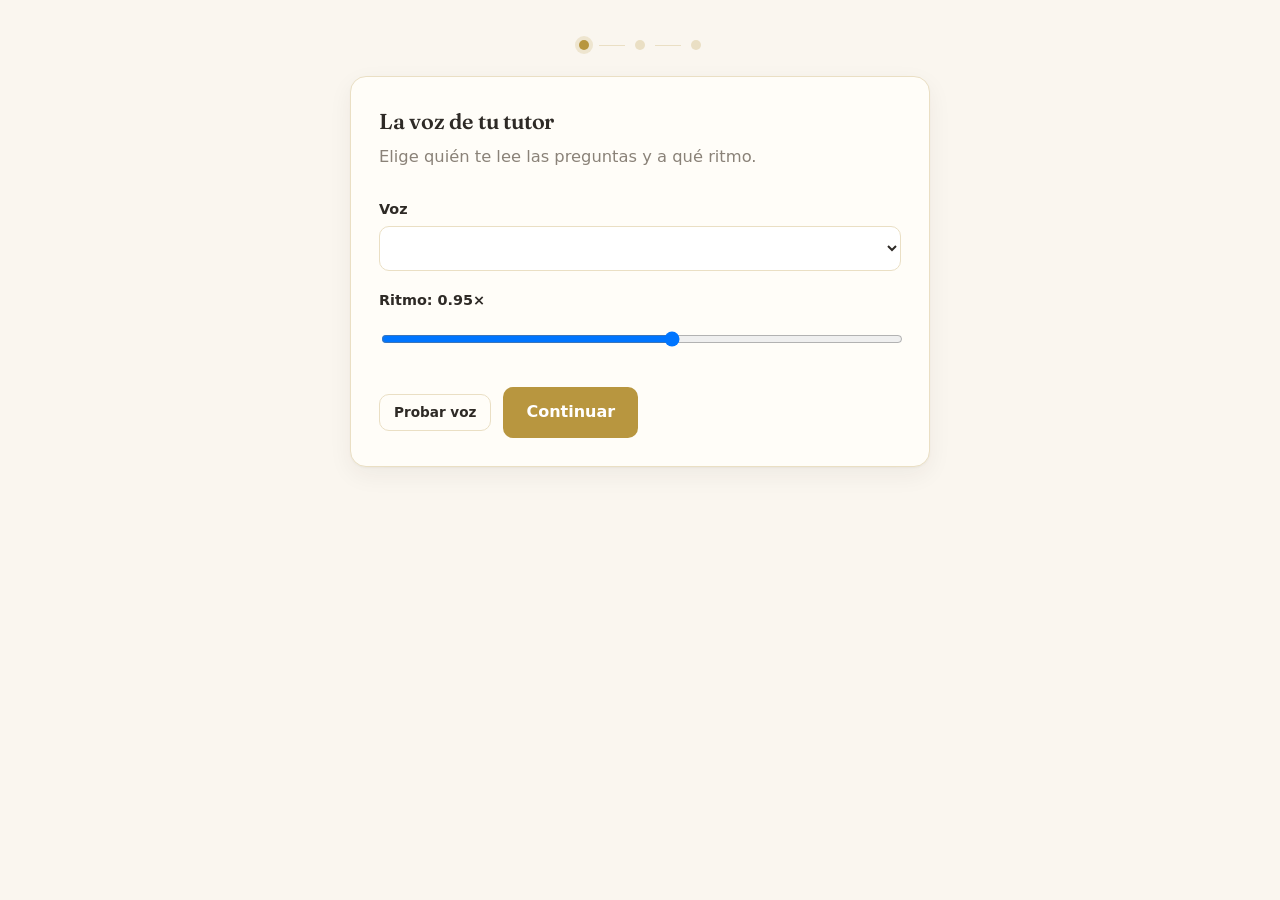
==== app/web/index.html @ 7641aa7b "feat(web): grabacion WAV + contador 30s + /start y /answer multipart + banner pausa/cuota Task 3 de " ====
<!doctype html>
<html lang="es">
  <head>
    <meta charset="utf-8" />
    <meta name="viewport" content="width=device-width, initial-scale=1" />
    <title>Practica tu inglés hablado</title>
    <link rel="preconnect" href="https://fonts.googleapis.com" />
    <link rel="preconnect" href="https://fonts.gstatic.com" crossorigin />
    <link
      href="https://fonts.googleapis.com/css2?family=Fraunces:opsz,wght@9..144,400;9..144,600&display=swap"
      rel="stylesheet"
    />
    <style>
      :root {
        --cream: #faf6ef; --ivory: #fffdf8; --ink: #2e2a26;
        --gold: #b8963f; --gold-soft: #eadfc4; --muted: #8a8278; --sage: #6e8b6a;
        --serif: "Fraunces", Georgia, "Times New Roman", serif;
        --sans: system-ui, -apple-system, "Segoe UI", Roboto, sans-serif;
        --radius: 16px; --shadow: 0 1px 2px rgba(46,42,38,.04), 0 8px 24px rgba(46,42,38,.06);
      }
      * { box-sizing: border-box; }
      body {
        margin: 0; background: var(--cream); color: var(--ink);
        font-family: var(--sans); line-height: 1.55;
        -webkit-font-smoothing: antialiased;
      }
      main { max-width: 620px; margin: 0 auto; padding: 40px 20px 80px; }
      h1, h2, .question { font-family: var(--serif); font-weight: 600; letter-spacing: -.01em; }
      h1 { font-size: 1.9rem; margin: 0 0 6px; }
      h2 { font-size: 1.35rem; margin: 0 0 6px; }
      .lead { color: var(--muted); margin: 0 0 28px; font-size: 1.02rem; }
      .card {
        background: var(--ivory); border: 1px solid var(--gold-soft);
        border-radius: var(--radius); padding: 28px; box-shadow: var(--shadow);
      }
      label { display: block; font-weight: 600; font-size: .9rem; margin: 18px 0 6px; }
      input, textarea, select {
        width: 100%; padding: 11px 13px; border: 1px solid var(--gold-soft);
        border-radius: 10px; font: inherit; background: #fff; color: var(--ink);
      }
      textarea { resize: vertical; min-height: 120px; }
      input:focus, textarea:focus, select:focus, button:focus-visible {
        outline: 2px solid var(--gold); outline-offset: 2px;
      }
      .row { display: flex; gap: 12px; flex-wrap: wrap; align-items: center; margin-top: 20px; }
      button {
        font: inherit; font-weight: 600; padding: 12px 22px; border-radius: 10px;
        border: 1px solid transparent; background: var(--gold); color: #fff; cursor: pointer;
        transition: filter .15s ease, transform .05s ease;
      }
      button:hover { filter: brightness(1.06); }
      button:active { transform: translateY(1px); }
      button:disabled { opacity: .45; cursor: not-allowed; }
      button.ghost { background: transparent; border-color: var(--gold-soft); color: var(--ink); }
      button.small { padding: 7px 14px; font-size: .85rem; }
      .status { color: var(--muted); font-size: .92rem; }
      .error { color: #b4402f; font-size: .92rem; margin-top: 12px; }
      .hidden { display: none !important; }
      .muted { color: var(--muted); font-size: .88rem; }
      .progress { display: flex; align-items: center; justify-content: center; gap: 10px; margin-bottom: 26px; }
      .progress span { width: 10px; height: 10px; border-radius: 50%; background: var(--gold-soft); }
      .progress span.done { background: var(--gold); }
      .progress span.active { background: var(--gold); box-shadow: 0 0 0 4px rgba(184,150,63,.18); }
      .progress i { width: 26px; height: 1px; background: var(--gold-soft); }
      .stage { display: flex; flex-direction: column; align-items: center; gap: 22px; padding: 8px 0 4px; }
      .oval {
        width: 132px; height: 168px; border-radius: 50%;
        background: radial-gradient(ellipse at 50% 38%, #d9bd77, var(--gold));
        box-shadow: 0 10px 30px rgba(184,150,63,.28);
        animation: breathe 4.5s ease-in-out infinite;
        transition: transform .12s ease, box-shadow .3s ease, filter .3s ease;
      }
      .oval.speaking { box-shadow: 0 0 0 10px rgba(184,150,63,.12), 0 12px 34px rgba(184,150,63,.4); animation: none; }
      .oval.beat { transform: scale(1.06); }
      .oval.recording {
        background: var(--ivory); border: 2px solid var(--gold-soft);
        box-shadow: 0 0 0 8px rgba(110,139,106,.12); animation: ring 1.8s ease-in-out infinite;
      }
      @keyframes breathe { 0%,100% { transform: scale(1); } 50% { transform: scale(1.03); } }
      @keyframes ring { 0%,100% { box-shadow: 0 0 0 6px rgba(110,139,106,.10); } 50% { box-shadow: 0 0 0 12px rgba(110,139,106,.18); } }
      .counter { font-family: var(--serif); font-size: 1.1rem; color: var(--muted); min-height: 1.4em; }
      @media (prefers-reduced-motion: reduce) { * { animation: none !important; } }
    </style>
  </head>
  <body>
    <main>
      <!-- Banner de pausa / cuota (oculto por defecto) -->
      <div id="banner" class="card hidden" role="status" style="text-align:center; border-color:#e2c9a0">
        <h2 id="banner-title"></h2>
        <p id="banner-text" class="lead" style="margin:8px 0 0"></p>
      </div>

      <div id="app">
        <!-- Progreso -->
        <div id="progress" class="progress" aria-hidden="true">
          <span data-step="voice"></span><i></i>
          <span data-step="context"></span><i></i>
          <span data-step="talk"></span>
        </div>

        <!-- Paso 1: Voz -->
        <section id="step-voice" class="card step">
          <h2>La voz de tu tutor</h2>
          <p class="lead">Elige quién te lee las preguntas y a qué ritmo.</p>
          <label for="voice">Voz</label>
          <select id="voice"></select>
          <label for="rate">Ritmo: <span id="rate-value">0.95</span>×</label>
          <input id="rate" type="range" min="0.5" max="1.3" step="0.05" value="0.95" />
          <div class="row">
            <button id="voice-test" type="button" class="ghost small">Probar voz</button>
            <button id="voice-next" type="button">Continuar</button>
          </div>
        </section>

        <!-- Paso 2: Contexto -->
        <section id="step-context" class="card step hidden">
          <h2>¿Sobre qué quieres hablar?</h2>
          <p class="lead">Pega tu CV, un texto o el tema a practicar y qué te gustaría mejorar. El tutor hará 5 preguntas basadas en esto.</p>
          <label for="ctx-content">Tu contexto</label>
          <textarea id="ctx-content" rows="6" placeholder="Ej: Soy desarrollador y tengo una entrevista en inglés. Quiero practicar hablar sobre mi experiencia y mejorar mi pronunciación."></textarea>
          <div class="row">
            <button id="ctx-dictate" type="button" class="ghost small">Dictar por voz</button>
            <span id="ctx-status" class="status"></span>
          </div>
          <div class="row">
            <button id="ctx-back" type="button" class="ghost">Atrás</button>
            <button id="ctx-start" type="button">Empezar la práctica</button>
            <span id="ctx-error" class="error hidden"></span>
          </div>
        </section>

        <!-- Paso 3: Práctica -->
        <section id="step-talk" class="card step hidden">
          <div class="stage">
            <div id="oval" class="oval"></div>
            <div id="counter" class="counter"></div>
          </div>
          <p id="question" class="question" style="text-align:center; font-size:1.3rem; margin:10px 0 0"></p>
          <p id="heard" class="muted" style="text-align:center; min-height:1.2em"></p>
          <div class="row" style="justify-content:center">
            <button id="repeat" type="button" class="ghost small">Repetir pregunta</button>
            <button id="talk-btn" type="button">Responder</button>
          </div>
          <div id="talk-error" class="error hidden" style="text-align:center"></div>
        </section>

        <!-- Pantalla final (se llena en Task 4) -->
        <section id="step-final" class="step hidden"></section>
      </div>
    </main>
    <script>
      "use strict";
      const $ = (id) => document.getElementById(id);

      // ---- Identidad: un UUID por navegador, en localStorage ----
      const Identity = {
        get() {
          let id = localStorage.getItem("pilot_user_id");
          if (!id) {
            id = crypto.randomUUID();
            localStorage.setItem("pilot_user_id", id);
          }
          return id;
        },
      };

      class ApiError extends Error {
        constructor(status, reason, message) {
          super(message);
          this.status = status;
          this.reason = reason; // 'paused' | 'quota' | null
        }
      }

      // ---- Cliente API: agrega X-User-Id; normaliza errores (incl. 429 con reason) ----
      const Api = {
        async request(method, path, { json, form } = {}) {
          const headers = { "X-User-Id": Identity.get() };
          let body;
          if (json !== undefined) {
            headers["Content-Type"] = "application/json";
            body = JSON.stringify(json);
          } else if (form !== undefined) {
            body = form; // FormData: el navegador pone el multipart boundary
          }
          const res = await fetch(path, { method, headers, body });
          if (!res.ok) {
            let detail = res.statusText;
            let reason = null;
            try {
              const data = await res.json();
              if (data && typeof data.detail === "object" && data.detail) {
                reason = data.detail.reason || null;
                detail = reason || res.statusText;
              } else if (data && data.detail) {
                detail = data.detail;
              }
            } catch (_) {}
            throw new ApiError(res.status, reason, typeof detail === "string" ? detail : JSON.stringify(detail));
          }
          return res.status === 204 ? null : res.json();
        },
      };

      // ---- Stepper: muestra un paso y actualiza el indicador de progreso ----
      const STEPS = ["voice", "context", "talk"];
      const Stepper = {
        go(name) {
          for (const s of ["voice", "context", "talk", "final"]) {
            $("step-" + s).classList.toggle("hidden", s !== name);
          }
          // El progreso solo cubre los 3 pasos del flujo (no la pantalla final).
          const idx = STEPS.indexOf(name);
          document.querySelectorAll("#progress span").forEach((dot) => {
            const i = STEPS.indexOf(dot.dataset.step);
            dot.classList.toggle("done", idx >= 0 && i < idx);
            dot.classList.toggle("active", idx >= 0 && i === idx);
          });
          $("progress").classList.toggle("hidden", name === "final");
          window.scrollTo({ top: 0, behavior: "smooth" });
        },
      };

      // ---- TTS: voces en inglés, rate en localStorage, callbacks para animar el óvalo ----
      const Tts = {
        voices: [],
        load() {
          this.voices = speechSynthesis.getVoices().filter((v) => v.lang.startsWith("en"));
          const sel = $("voice");
          const saved = localStorage.getItem("pilot_voice");
          sel.innerHTML = "";
          this.voices.forEach((v, i) => {
            const opt = document.createElement("option");
            opt.value = String(i);
            opt.textContent = `${v.name} (${v.lang})`;
            sel.appendChild(opt);
          });
          if (saved !== null && this.voices[Number(saved)]) sel.value = saved;
          const rate = localStorage.getItem("pilot_rate");
          if (rate) { $("rate").value = rate; $("rate-value").textContent = Number(rate).toFixed(2); }
        },
        speak(text, { onstart, onboundary, onend } = {}) {
          if (!text) { onend && onend(); return; }
          speechSynthesis.cancel();
          const u = new SpeechSynthesisUtterance(text);
          const v = this.voices[Number($("voice").value)] || null;
          if (v) u.voice = v;
          u.lang = v ? v.lang : "en-US";
          u.rate = Number($("rate").value);
          if (onstart) u.onstart = onstart;
          if (onboundary) u.onboundary = onboundary;
          u.onend = () => onend && onend();
          speechSynthesis.speak(u);
        },
      };

      // ---- Óvalo tutor: reposo / hablando (pulsa con la voz) / grabando ----
      const Oval = {
        el: null,
        init() { this.el = $("oval"); },
        idle() { this.el.className = "oval"; },
        speaking() { this.el.className = "oval speaking"; },
        pulse() {
          // Un latido por cada límite de palabra del TTS (onboundary).
          this.el.classList.add("beat");
          setTimeout(() => this.el && this.el.classList.remove("beat"), 130);
        },
        recording() { this.el.className = "oval recording"; },
      };

      // Habla una pregunta como el tutor: el óvalo pulsa mientras dura la voz.
      function speakAsTutor(text) {
        Tts.speak(text, {
          onstart: () => Oval.speaking(),
          onboundary: () => Oval.pulse(),
          onend: () => Oval.idle(),
        });
      }

      // ---- Paso 1: Voz ----
      $("rate").addEventListener("input", () => {
        const v = Number($("rate").value);
        $("rate-value").textContent = v.toFixed(2);
        localStorage.setItem("pilot_rate", String(v));
      });
      $("voice").addEventListener("change", () =>
        localStorage.setItem("pilot_voice", $("voice").value)
      );
      $("voice-test").addEventListener("click", () =>
        Tts.speak("Hi! Let's practice English together. Ready when you are.")
      );
      $("voice-next").addEventListener("click", () => Stepper.go("context"));

      // ---- Paso 2: dictado opcional del contexto + navegación ----
      const SR = window.SpeechRecognition || window.webkitSpeechRecognition;
      $("ctx-back") && $("ctx-back").addEventListener("click", () => Stepper.go("voice"));
      $("ctx-dictate") && $("ctx-dictate").addEventListener("click", () => {
        if (!SR) { $("ctx-status").textContent = "Tu navegador no permite dictar (usa Chrome)."; return; }
        const rec = new SR();
        rec.lang = "es-ES"; rec.interimResults = false; rec.continuous = true;
        const box = $("ctx-content");
        $("ctx-status").textContent = "Escuchando… habla y para cuando termines.";
        rec.onresult = (e) => {
          for (let i = e.resultIndex; i < e.results.length; i++)
            if (e.results[i].isFinal) box.value += (box.value ? " " : "") + e.results[i][0].transcript;
        };
        rec.onend = () => { $("ctx-status").textContent = ""; };
        rec.onerror = () => { $("ctx-status").textContent = ""; };
        rec.start();
      });

      // ---- Grabación: WAV PCM 16-bit mono vía AudioContext, en paralelo al reconocimiento ----
      function floatTo16BitPCM(view, offset, input) {
        for (let i = 0; i < input.length; i++, offset += 2) {
          const s = Math.max(-1, Math.min(1, input[i]));
          view.setInt16(offset, s < 0 ? s * 0x8000 : s * 0x7fff, true);
        }
      }
      function encodeWav(samples, sampleRate) {
        const buffer = new ArrayBuffer(44 + samples.length * 2);
        const view = new DataView(buffer);
        const writeStr = (off, str) => { for (let i = 0; i < str.length; i++) view.setUint8(off + i, str.charCodeAt(i)); };
        writeStr(0, "RIFF"); view.setUint32(4, 36 + samples.length * 2, true); writeStr(8, "WAVE");
        writeStr(12, "fmt "); view.setUint32(16, 16, true); view.setUint16(20, 1, true);
        view.setUint16(22, 1, true); view.setUint32(24, sampleRate, true);
        view.setUint32(28, sampleRate * 2, true); view.setUint16(32, 2, true); view.setUint16(34, 16, true);
        writeStr(36, "data"); view.setUint32(40, samples.length * 2, true);
        floatTo16BitPCM(view, 44, samples);
        return new Blob([view], { type: "audio/wav" });
      }

      const Recorder = {
        audioCtx: null, source: null, processor: null, stream: null,
        chunks: [], sampleRate: 16000, recognition: null, transcript: "",
        timerId: null, secondsLeft: 30, onDone: null,

        async start(onDone) {
          this.onDone = onDone; this.chunks = []; this.transcript = "";
          this.stream = await navigator.mediaDevices.getUserMedia({ audio: true });
          this.audioCtx = new (window.AudioContext || window.webkitAudioContext)();
          this.sampleRate = this.audioCtx.sampleRate;
          this.source = this.audioCtx.createMediaStreamSource(this.stream);
          this.processor = this.audioCtx.createScriptProcessor(4096, 1, 1);
          this.processor.onaudioprocess = (e) => {
            this.chunks.push(new Float32Array(e.inputBuffer.getChannelData(0)));
          };
          this.source.connect(this.processor);
          this.processor.connect(this.audioCtx.destination);
          this._startRecognition();
          this._startTimer();
          Oval.recording();
        },

        _startRecognition() {
          if (!SR) return; // sin reconocimiento se envía audio con transcript vacío -> el backend valida
          const rec = new SR();
          rec.lang = "en-US"; rec.continuous = true; rec.interimResults = true;
          let acc = "";
          rec.onresult = (e) => {
            let interim = "";
            for (let i = e.resultIndex; i < e.results.length; i++) {
              const t = e.results[i][0].transcript;
              if (e.results[i].isFinal) acc += t + " "; else interim += t;
            }
            this.transcript = acc.trim();
            $("heard").textContent = (acc + interim).trim();
          };
          rec.onend = () => { if (this._recording) { try { rec.start(); } catch (_) {} } };
          rec.onerror = () => {};
          this.recognition = rec; this._recording = true;
          try { rec.start(); } catch (_) {}
        },

        _startTimer() {
          this.secondsLeft = 30;
          $("counter").textContent = "0:30";
          this.timerId = setInterval(() => {
            this.secondsLeft -= 1;
            $("counter").textContent = "0:" + String(this.secondsLeft).padStart(2, "0");
            if (this.secondsLeft <= 0) this.stop();
          }, 1000);
        },

        async stop() {
          if (!this.audioCtx) return;
          clearInterval(this.timerId); this.timerId = null;
          this._recording = false;
          $("counter").textContent = "";
          try { this.recognition && this.recognition.stop(); } catch (_) {}
          this.processor.disconnect(); this.source.disconnect();
          this.stream.getTracks().forEach((t) => t.stop());
          // Aplanar chunks a un solo Float32Array.
          const len = this.chunks.reduce((n, c) => n + c.length, 0);
          const samples = new Float32Array(len);
          let off = 0; for (const c of this.chunks) { samples.set(c, off); off += c.length; }
          await this.audioCtx.close(); this.audioCtx = null;
          const wav = encodeWav(samples, this.sampleRate);
          Oval.idle();
          this.onDone && this.onDone(wav, this.transcript);
        },
      };

      // ---- Banner de pausa / cuota ----
      function showBanner(reason) {
        $("app").classList.add("hidden");
        $("banner").classList.remove("hidden");
        if (reason === "quota") {
          $("banner-title").textContent = "Llegaste al límite de la demo";
          $("banner-text").textContent = "Ya usaste tus conversaciones de práctica. ¡Gracias por probarla!";
        } else {
          $("banner-title").textContent = "En pausa por el momento";
          $("banner-text").textContent = "La demo está descansando. Vuelve a intentarlo más tarde.";
        }
      }

      // ---- Paso 3: iniciar conversación (POST /start) ----
      let conversationId = null;

      $("ctx-start") && $("ctx-start").addEventListener("click", async () => {
        const err = $("ctx-error");
        err.classList.add("hidden");
        const user_context = $("ctx-content").value.trim();
        if (!user_context) { err.textContent = "Escribe un contexto para empezar."; err.classList.remove("hidden"); return; }
        const btn = $("ctx-start"); btn.disabled = true; btn.textContent = "Preparando…";
        try {
          const data = await Api.request("POST", "/conversation/start", { json: { user_context } });
          conversationId = data.conversation_id;
          Stepper.go("talk");
          setQuestion(data.question);
        } catch (e) {
          if (e instanceof ApiError && e.status === 429) { showBanner(e.reason); return; }
          err.textContent = e.message; err.classList.remove("hidden");
        } finally {
          btn.disabled = false; btn.textContent = "Empezar la práctica";
        }
      });

      function setQuestion(text) {
        $("question").textContent = text;
        $("heard").textContent = "";
        speakAsTutor(text);
      }
      $("repeat").addEventListener("click", () => speakAsTutor($("question").textContent));

      // ---- Paso 3: responder (grabar → enviar multipart a /answer) ----
      let recording = false;
      $("talk-btn").addEventListener("click", async () => {
        const btn = $("talk-btn");
        if (recording) { recording = false; btn.disabled = true; await Recorder.stop(); return; }
        $("talk-error").classList.add("hidden");
        try {
          await Recorder.start(sendAnswer);
          recording = true; btn.textContent = "Detener";
        } catch (_) {
          $("talk-error").textContent = "No pudimos usar el micrófono. Revisa los permisos.";
          $("talk-error").classList.remove("hidden");
        }
      });

      async function sendAnswer(wavBlob, transcript) {
        const btn = $("talk-btn");
        btn.textContent = "Responder"; btn.disabled = false; recording = false;
        $("heard").textContent = "";
        const form = new FormData();
        form.append("conversation_id", conversationId);
        form.append("transcript", transcript || "");
        form.append("audio", wavBlob, "answer.wav");
        try {
          const data = await Api.request("POST", "/conversation/answer", { form });
          if (data.final) showFinal(data.final);   // showFinal llega en la Task 4
          else setQuestion(data.question);
        } catch (e) {
          if (e instanceof ApiError && e.status === 429) { showBanner(e.reason); return; }
          $("talk-error").textContent = e.message;
          $("talk-error").classList.remove("hidden");
        }
      }

      // TEMPORAL: Task 4 reemplaza esto con la pantalla final real.
      function showFinal(f) { console.log("final", f); }

      // ---- init ----
      Tts.load();
      speechSynthesis.onvoiceschanged = () => Tts.load();
      Oval.init();
      Stepper.go("voice");
    </script>
  </body>
</html>
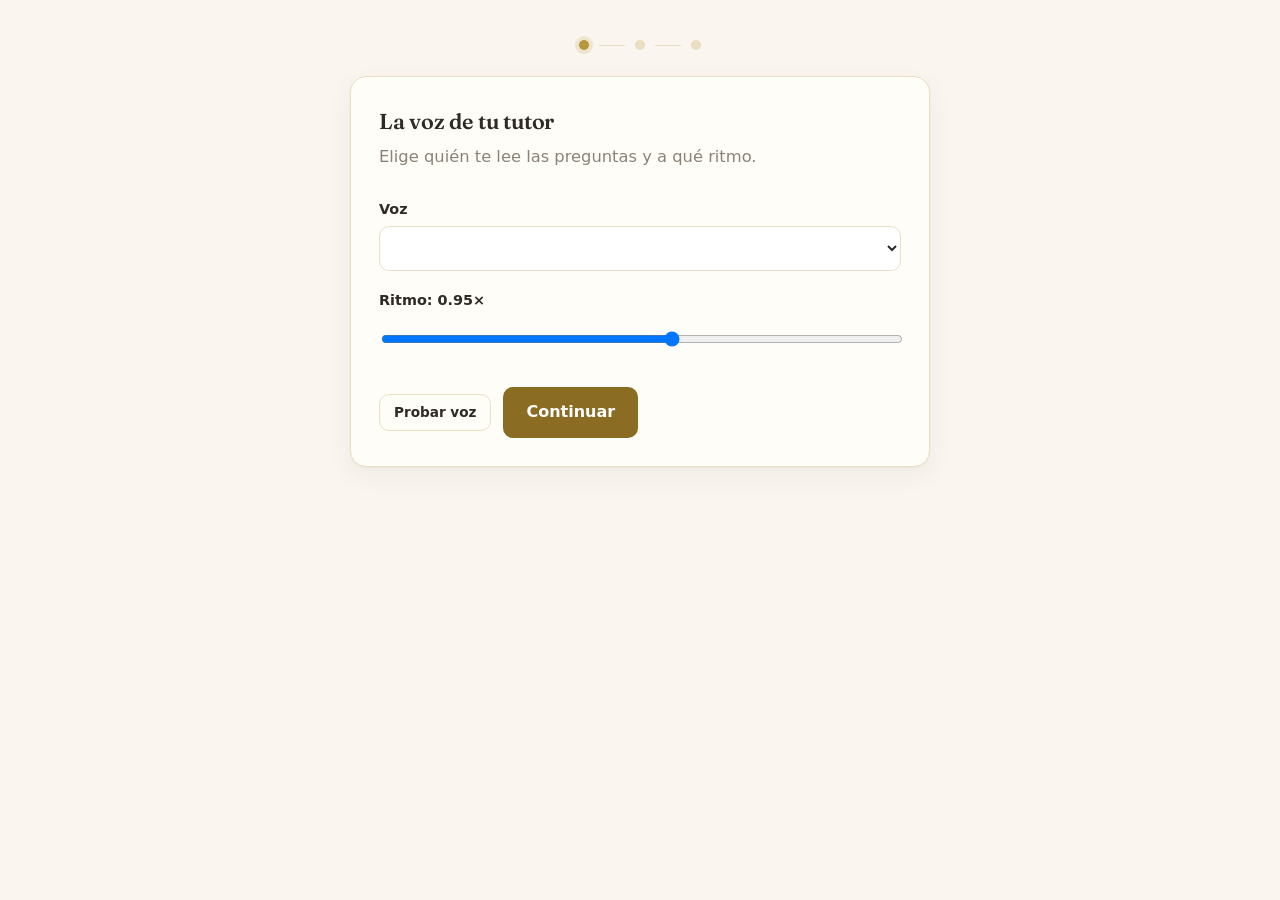
==== commit f29e2195: "fix(web): pulido del review final (cancelar TTS al grabar, reset feedback, contraste AA, reduced-mot" ====
--- a/app/web/index.html
+++ b/app/web/index.html
@@ -13,7 +13,7 @@
     <style>
       :root {
         --cream: #faf6ef; --ivory: #fffdf8; --ink: #2e2a26;
-        --gold: #b8963f; --gold-soft: #eadfc4; --muted: #8a8278; --sage: #6e8b6a;
+        --gold: #b8963f; --gold-deep: #8a6d22; --gold-soft: #eadfc4; --muted: #8a8278; --sage: #6e8b6a;
         --serif: "Fraunces", Georgia, "Times New Roman", serif;
         --sans: system-ui, -apple-system, "Segoe UI", Roboto, sans-serif;
         --radius: 16px; --shadow: 0 1px 2px rgba(46,42,38,.04), 0 8px 24px rgba(46,42,38,.06);
@@ -45,7 +45,7 @@
       .row { display: flex; gap: 12px; flex-wrap: wrap; align-items: center; margin-top: 20px; }
       button {
         font: inherit; font-weight: 600; padding: 12px 22px; border-radius: 10px;
-        border: 1px solid transparent; background: var(--gold); color: #fff; cursor: pointer;
+        border: 1px solid transparent; background: var(--gold-deep); color: #fff; cursor: pointer;
         transition: filter .15s ease, transform .05s ease;
       }
       button:hover { filter: brightness(1.06); }
@@ -79,7 +79,18 @@
       @keyframes breathe { 0%,100% { transform: scale(1); } 50% { transform: scale(1.03); } }
       @keyframes ring { 0%,100% { box-shadow: 0 0 0 6px rgba(110,139,106,.10); } 50% { box-shadow: 0 0 0 12px rgba(110,139,106,.18); } }
       .counter { font-family: var(--serif); font-size: 1.1rem; color: var(--muted); min-height: 1.4em; }
-      @media (prefers-reduced-motion: reduce) { * { animation: none !important; } }
+      @media (prefers-reduced-motion: reduce) { * { animation: none !important; transition: none !important; scroll-behavior: auto !important; } }
+
+      .scores { display: flex; flex-wrap: wrap; gap: 12px; margin: 8px 0 22px; }
+      .score { flex: 1 1 90px; text-align: center; background: var(--ivory); border: 1px solid var(--gold-soft); border-radius: 12px; padding: 14px 8px; }
+      .score b { font-family: var(--serif); font-size: 1.6rem; display: block; }
+      .score.high b { color: var(--sage); }
+      .score small { color: var(--muted); }
+      .prose { white-space: pre-wrap; }
+      .pill { display: inline-block; margin: 4px 8px 0 0; padding: 8px 14px; border-radius: 999px; border: 1px solid var(--gold-soft); background: var(--ivory); color: var(--ink); cursor: pointer; font-size: .92rem; }
+      .phrase { margin: 10px 0; padding-left: 14px; border-left: 3px solid var(--gold); }
+      .phrase del { color: #b4402f; text-decoration: line-through; } .phrase ins { color: var(--sage); text-decoration: none; }
+      button.on { background: var(--gold-deep); color: #fff; border-color: var(--gold-deep); }
     </style>
   </head>
   <body>
@@ -144,8 +155,50 @@
           <div id="talk-error" class="error hidden" style="text-align:center"></div>
         </section>
 
-        <!-- Pantalla final (se llena en Task 4) -->
-        <section id="step-final" class="step hidden"></section>
+        <!-- Pantalla final -->
+        <section id="step-final" class="step hidden">
+          <h1>Tu resultado</h1>
+          <div id="scores" class="scores hidden"></div>
+          <div id="feedback" class="prose"></div>
+
+          <div id="words-block" class="hidden">
+            <h2 style="margin-top:26px">Palabras para practicar</h2>
+            <p class="muted">Toca una palabra para escucharla.</p>
+            <div id="words"></div>
+          </div>
+
+          <div id="phrases-block" class="hidden">
+            <h2 style="margin-top:26px">Frases más naturales</h2>
+            <div id="phrases"></div>
+          </div>
+
+          <section class="card" style="margin-top:28px">
+            <h2>¿Qué te pareció?</h2>
+            <div class="row" id="fb-like" style="gap:8px">
+              <button type="button" class="ghost small" data-like="true">👍 Me gustó</button>
+              <button type="button" class="ghost small" data-like="false">👎 No mucho</button>
+            </div>
+            <label>Del 1 al 5</label>
+            <div class="row" id="fb-stars" style="gap:6px; margin-top:6px"></div>
+            <label for="fb-comment">Comentario (opcional)</label>
+            <textarea id="fb-comment" rows="3" placeholder="¿Qué mejorarías?"></textarea>
+            <label>¿Te interesarían más funciones?</label>
+            <div class="row" id="fb-more" style="gap:8px">
+              <button type="button" class="ghost small" data-more="true">Sí</button>
+              <button type="button" class="ghost small" data-more="false">No</button>
+            </div>
+            <label for="fb-suggestions">¿Cuáles?</label>
+            <input id="fb-suggestions" type="text" placeholder="Ej: ejercicios de gramática" />
+            <div class="row">
+              <button id="fb-send" type="button">Enviar feedback</button>
+              <span id="fb-status" class="status"></span>
+            </div>
+          </section>
+
+          <div class="row" style="justify-content:center; margin-top:26px">
+            <button id="restart" type="button" class="ghost">Practicar de nuevo</button>
+          </div>
+        </section>
       </div>
     </main>
     <script>
@@ -217,7 +270,8 @@
             dot.classList.toggle("active", idx >= 0 && i === idx);
           });
           $("progress").classList.toggle("hidden", name === "final");
-          window.scrollTo({ top: 0, behavior: "smooth" });
+          const smooth = !window.matchMedia("(prefers-reduced-motion: reduce)").matches;
+          window.scrollTo({ top: 0, behavior: smooth ? "smooth" : "auto" });
         },
       };
 
@@ -304,9 +358,10 @@
           for (let i = e.resultIndex; i < e.results.length; i++)
             if (e.results[i].isFinal) box.value += (box.value ? " " : "") + e.results[i][0].transcript;
         };
-        rec.onend = () => { $("ctx-status").textContent = ""; };
-        rec.onerror = () => { $("ctx-status").textContent = ""; };
+        rec.onend = () => { $("ctx-status").textContent = ""; $("ctx-dictate").disabled = false; };
+        rec.onerror = () => { $("ctx-status").textContent = ""; $("ctx-dictate").disabled = false; };
         rec.start();
+        $("ctx-dictate").disabled = true;
       });
 
       // ---- Grabación: WAV PCM 16-bit mono vía AudioContext, en paralelo al reconocimiento ----
@@ -335,6 +390,7 @@
         timerId: null, secondsLeft: 30, onDone: null,
 
         async start(onDone) {
+          this._stopping = false;
           this.onDone = onDone; this.chunks = []; this.transcript = "";
           this.stream = await navigator.mediaDevices.getUserMedia({ audio: true });
           this.audioCtx = new (window.AudioContext || window.webkitAudioContext)();
@@ -382,7 +438,8 @@
         },
 
         async stop() {
-          if (!this.audioCtx) return;
+          if (this._stopping || !this.audioCtx) return;
+          this._stopping = true;
           clearInterval(this.timerId); this.timerId = null;
           this._recording = false;
           $("counter").textContent = "";
@@ -447,11 +504,14 @@
       $("talk-btn").addEventListener("click", async () => {
         const btn = $("talk-btn");
         if (recording) { recording = false; btn.disabled = true; await Recorder.stop(); return; }
+        speechSynthesis.cancel();
         $("talk-error").classList.add("hidden");
+        btn.disabled = true; // evita re-entrar start() durante el prompt de getUserMedia
         try {
           await Recorder.start(sendAnswer);
-          recording = true; btn.textContent = "Detener";
+          recording = true; btn.textContent = "Detener"; btn.disabled = false;
         } catch (_) {
+          btn.disabled = false;
           $("talk-error").textContent = "No pudimos usar el micrófono. Revisa los permisos.";
           $("talk-error").classList.remove("hidden");
         }
@@ -467,7 +527,7 @@
         form.append("audio", wavBlob, "answer.wav");
         try {
           const data = await Api.request("POST", "/conversation/answer", { form });
-          if (data.final) showFinal(data.final);   // showFinal llega en la Task 4
+          if (data.final) showFinal(data.final);
           else setQuestion(data.question);
         } catch (e) {
           if (e instanceof ApiError && e.status === 429) { showBanner(e.reason); return; }
@@ -476,8 +536,113 @@
         }
       }
 
-      // TEMPORAL: Task 4 reemplaza esto con la pantalla final real.
-      function showFinal(f) { console.log("final", f); }
+      // ---- Pantalla final: feedback + scores (Azure) + palabras + frases ----
+      const SCORE_LABELS = { pronunciation: "Pronunciación", accuracy: "Precisión", fluency: "Fluidez", prosody: "Prosodia" };
+
+      function showFinal(final) {
+        Stepper.go("final");
+        $("feedback").textContent = final.content_feedback || "";
+
+        // Scores de Azure (pueden faltar: pronunciation === null).
+        const scoresEl = $("scores"); scoresEl.innerHTML = "";
+        const pron = final.pronunciation;
+        if (pron && pron.scores) {
+          Object.entries(SCORE_LABELS).forEach(([key, label]) => {
+            const val = pron.scores[key];
+            if (val == null) return;
+            const div = document.createElement("div");
+            div.className = "score" + (val >= 80 ? " high" : "");
+            div.innerHTML = `<b>${Math.round(val)}</b><small>${label}</small>`;
+            scoresEl.appendChild(div);
+          });
+          scoresEl.classList.toggle("hidden", scoresEl.children.length === 0);
+        } else {
+          scoresEl.classList.add("hidden");
+        }
+
+        renderWords(final.practice_words || []);
+        renderPhrases(final.practice_phrases || []);
+      }
+
+      function renderWords(words) {
+        const block = $("words-block"), el = $("words"); el.innerHTML = "";
+        if (!words.length) { block.classList.add("hidden"); return; }
+        words.forEach((w) => {
+          const b = document.createElement("button");
+          b.className = "pill";
+          b.textContent = w.hint ? `${w.word} · ${w.hint}` : w.word;
+          b.onclick = () => Tts.speak(w.present || w.word);
+          el.appendChild(b);
+        });
+        block.classList.remove("hidden");
+      }
+
+      function renderPhrases(phrases) {
+        const block = $("phrases-block"), el = $("phrases"); el.innerHTML = "";
+        if (!phrases.length) { block.classList.add("hidden"); return; }
+        phrases.forEach((p) => {
+          const div = document.createElement("div"); div.className = "phrase";
+          const line = document.createElement("div");
+          const del = document.createElement("del"); del.textContent = p.original;
+          const ins = document.createElement("ins"); ins.textContent = " → " + p.suggestion;
+          line.append(del, ins); div.appendChild(line);
+          if (p.note) { const n = document.createElement("div"); n.className = "muted"; n.textContent = p.note; div.appendChild(n); }
+          el.appendChild(div);
+        });
+        block.classList.remove("hidden");
+      }
+
+      // ---- Formulario de feedback ----
+      const fb = { liked: null, rating: null, wants_more: null };
+
+      function wireToggle(containerId, attr, key) {
+        const box = $(containerId);
+        box.querySelectorAll("button").forEach((btn) => {
+          btn.addEventListener("click", () => {
+            const val = btn.getAttribute(attr) === "true";
+            fb[key] = val;
+            box.querySelectorAll("button").forEach((b) => b.classList.remove("on"));
+            btn.classList.add("on");
+          });
+        });
+      }
+      wireToggle("fb-like", "data-like", "liked");
+      wireToggle("fb-more", "data-more", "wants_more");
+
+      // Estrellas 1..5
+      const starsEl = $("fb-stars");
+      for (let i = 1; i <= 5; i++) {
+        const b = document.createElement("button");
+        b.type = "button"; b.className = "ghost small"; b.textContent = "★"; b.dataset.v = String(i);
+        b.addEventListener("click", () => {
+          fb.rating = i;
+          starsEl.querySelectorAll("button").forEach((s) => s.classList.toggle("on", Number(s.dataset.v) <= i));
+        });
+        starsEl.appendChild(b);
+      }
+
+      $("fb-send").addEventListener("click", async () => {
+        const status = $("fb-status"); status.textContent = "Enviando…";
+        try {
+          await Api.request("POST", "/feedback", { json: {
+            liked: fb.liked, rating: fb.rating, wants_more: fb.wants_more,
+            comment: $("fb-comment").value.trim(), suggestions: $("fb-suggestions").value.trim(),
+          }});
+          status.textContent = "¡Gracias! 🙏";
+          $("fb-send").disabled = true;
+        } catch (e) { status.textContent = "No se pudo enviar: " + e.message; }
+      });
+
+      $("restart").addEventListener("click", () => {
+        conversationId = null;
+        $("ctx-content").value = "";
+        fb.liked = null; fb.rating = null; fb.wants_more = null;
+        $("fb-comment").value = ""; $("fb-suggestions").value = "";
+        $("fb-status").textContent = "";
+        $("fb-send").disabled = false;
+        document.querySelectorAll("#fb-like button, #fb-more button, #fb-stars button").forEach((b) => b.classList.remove("on"));
+        Stepper.go("context");
+      });
 
       // ---- init ----
       Tts.load();
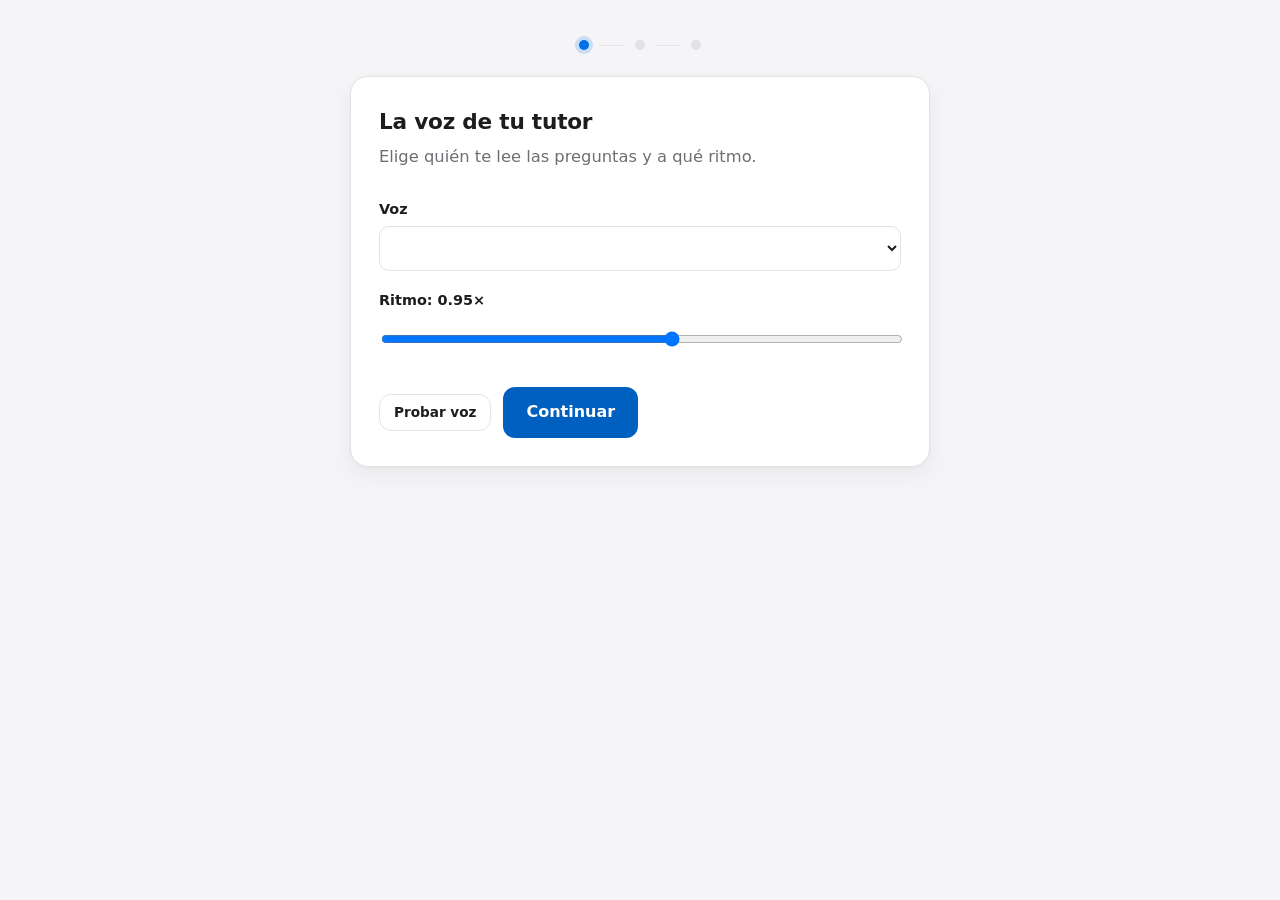
==== commit 8c2209a2: "feat(web): rediseño estilo Apple + pronunciación por palabra y mejoras de UX - Estilo Apple: paleta " ====
--- a/app/web/index.html
+++ b/app/web/index.html
@@ -4,19 +4,17 @@
     <meta charset="utf-8" />
     <meta name="viewport" content="width=device-width, initial-scale=1" />
     <title>Practica tu inglés hablado</title>
-    <link rel="preconnect" href="https://fonts.googleapis.com" />
-    <link rel="preconnect" href="https://fonts.gstatic.com" crossorigin />
-    <link
-      href="https://fonts.googleapis.com/css2?family=Fraunces:opsz,wght@9..144,400;9..144,600&display=swap"
-      rel="stylesheet"
-    />
     <style>
       :root {
-        --cream: #faf6ef; --ivory: #fffdf8; --ink: #2e2a26;
-        --gold: #b8963f; --gold-deep: #8a6d22; --gold-soft: #eadfc4; --muted: #8a8278; --sage: #6e8b6a;
-        --serif: "Fraunces", Georgia, "Times New Roman", serif;
-        --sans: system-ui, -apple-system, "Segoe UI", Roboto, sans-serif;
-        --radius: 16px; --shadow: 0 1px 2px rgba(46,42,38,.04), 0 8px 24px rgba(46,42,38,.06);
+        /* Paleta estilo Apple: gris claro de fondo, tarjetas blancas, acento azul. */
+        --cream: #f5f5f7; --ivory: #ffffff; --ink: #1d1d1f;
+        --gold: #0071e3; --gold-deep: #0060c0; --gold-soft: #e3e3e6; --muted: #6e6e73; --sage: #30a46c;
+        /* Colores semánticos del score de pronunciación (independientes del acento azul). */
+        --ok: #248a3d; --warn: #b26a00; --bad: #d93a2f;
+        /* SF Pro (system-ui en Apple); mantenemos el nombre --serif para no tocar cada uso. */
+        --serif: -apple-system, BlinkMacSystemFont, "SF Pro Display", system-ui, "Segoe UI", Roboto, sans-serif;
+        --sans: -apple-system, BlinkMacSystemFont, "SF Pro Text", system-ui, "Segoe UI", Roboto, sans-serif;
+        --radius: 18px; --shadow: 0 1px 3px rgba(0,0,0,.04), 0 8px 24px rgba(0,0,0,.05);
       }
       * { box-sizing: border-box; }
       body {
@@ -44,7 +42,7 @@
       }
       .row { display: flex; gap: 12px; flex-wrap: wrap; align-items: center; margin-top: 20px; }
       button {
-        font: inherit; font-weight: 600; padding: 12px 22px; border-radius: 10px;
+        font: inherit; font-weight: 600; padding: 12px 22px; border-radius: 12px;
         border: 1px solid transparent; background: var(--gold-deep); color: #fff; cursor: pointer;
         transition: filter .15s ease, transform .05s ease;
       }
@@ -60,25 +58,38 @@
       .progress { display: flex; align-items: center; justify-content: center; gap: 10px; margin-bottom: 26px; }
       .progress span { width: 10px; height: 10px; border-radius: 50%; background: var(--gold-soft); }
       .progress span.done { background: var(--gold); }
-      .progress span.active { background: var(--gold); box-shadow: 0 0 0 4px rgba(184,150,63,.18); }
+      .progress span.active { background: var(--gold); box-shadow: 0 0 0 4px rgba(0,113,227,.18); }
       .progress i { width: 26px; height: 1px; background: var(--gold-soft); }
       .stage { display: flex; flex-direction: column; align-items: center; gap: 22px; padding: 8px 0 4px; }
       .oval {
-        width: 132px; height: 168px; border-radius: 50%;
-        background: radial-gradient(ellipse at 50% 38%, #d9bd77, var(--gold));
-        box-shadow: 0 10px 30px rgba(184,150,63,.28);
+        width: 150px; height: 150px; border-radius: 50%;
+        background: radial-gradient(circle at 38% 32%, #d9a8ff, #9a6bff 55%, #ff7eb3);
+        box-shadow: 0 10px 34px rgba(154,107,255,.35);
         animation: breathe 4.5s ease-in-out infinite;
         transition: transform .12s ease, box-shadow .3s ease, filter .3s ease;
       }
-      .oval.speaking { box-shadow: 0 0 0 10px rgba(184,150,63,.12), 0 12px 34px rgba(184,150,63,.4); animation: none; }
+      /* Hablando (tutor): pulso continuo y visible mientras dura la voz del navegador. */
+      .oval.speaking { box-shadow: 0 0 0 8px rgba(154,107,255,.14), 0 12px 34px rgba(154,107,255,.45); animation: speakpulse 1.1s ease-in-out infinite; }
+      .oval.thinking { box-shadow: 0 0 0 6px rgba(154,107,255,.10), 0 10px 30px rgba(154,107,255,.32); animation: breathe 2.2s ease-in-out infinite; }
+      @keyframes speakpulse { 0%,100% { transform: scale(1); } 50% { transform: scale(1.07); } }
       .oval.beat { transform: scale(1.06); }
+      /* Grabando: orbe verde LLENO. El tamaño y el halo los maneja Oval.level() en vivo
+         según el volumen real del micrófono (transición rápida para que se sienta reactivo).
+         Sin animación CSS aquí: una animación sobre transform pisaría el valor del JS. */
       .oval.recording {
-        background: var(--ivory); border: 2px solid var(--gold-soft);
-        box-shadow: 0 0 0 8px rgba(110,139,106,.12); animation: ring 1.8s ease-in-out infinite;
+        background: radial-gradient(circle at 42% 34%, #86e3ac, #30a46c 62%, #1f8a56);
+        box-shadow: 0 0 0 6px rgba(48,164,108,.18), 0 10px 30px rgba(48,164,108,.42);
+        transition: transform .08s ease-out, box-shadow .08s ease-out;
+        animation: none;
       }
       @keyframes breathe { 0%,100% { transform: scale(1); } 50% { transform: scale(1.03); } }
-      @keyframes ring { 0%,100% { box-shadow: 0 0 0 6px rgba(110,139,106,.10); } 50% { box-shadow: 0 0 0 12px rgba(110,139,106,.18); } }
       .counter { font-family: var(--serif); font-size: 1.1rem; color: var(--muted); min-height: 1.4em; }
+      /* "Pregunta X de N" dentro del paso de práctica. */
+      .q-progress { text-align: center; font-size: .82rem; font-weight: 600; color: var(--gold); letter-spacing: .03em; text-transform: uppercase; min-height: 1.1em; margin-bottom: 6px; }
+      /* Indicador de carga mientras se analiza la respuesta / se prepara el feedback. */
+      .loading { display: flex; align-items: center; justify-content: center; gap: 10px; margin-top: 16px; color: var(--muted); font-size: .95rem; }
+      .spinner { width: 18px; height: 18px; border-radius: 50%; border: 2px solid var(--gold-soft); border-top-color: var(--gold); animation: spin .8s linear infinite; flex-shrink: 0; }
+      @keyframes spin { to { transform: rotate(360deg); } }
       @media (prefers-reduced-motion: reduce) { * { animation: none !important; transition: none !important; scroll-behavior: auto !important; } }
 
       .scores { display: flex; flex-wrap: wrap; gap: 12px; margin: 8px 0 22px; }
@@ -86,8 +97,45 @@
       .score b { font-family: var(--serif); font-size: 1.6rem; display: block; }
       .score.high b { color: var(--sage); }
       .score small { color: var(--muted); }
-      .prose { white-space: pre-wrap; }
-      .pill { display: inline-block; margin: 4px 8px 0 0; padding: 8px 14px; border-radius: 999px; border: 1px solid var(--gold-soft); background: var(--ivory); color: var(--ink); cursor: pointer; font-size: .92rem; }
+      /* Feedback en Markdown renderizado (headings, listas, negritas). */
+      .prose h1, .prose h2, .prose h3 { font-family: var(--serif); font-weight: 600; letter-spacing: -.01em; line-height: 1.3; margin: 18px 0 8px; }
+      .prose h1 { font-size: 1.35rem; } .prose h2 { font-size: 1.15rem; } .prose h3 { font-size: 1.02rem; }
+      .prose > :first-child { margin-top: 0; }
+      .prose p { margin: 10px 0; }
+      .prose ul, .prose ol { margin: 10px 0; padding-left: 22px; }
+      .prose li { margin: 4px 0; }
+      .prose strong { font-weight: 600; }
+      .prose em { font-style: italic; }
+      .prose code { background: #ececed; padding: 1px 6px; border-radius: 6px; font-size: .9em; }
+      /* Palabra clicable: muestra un altavoz para indicar que se reproduce. */
+      .pill { display: inline-flex; align-items: center; gap: 7px; margin: 5px 8px 0 0; padding: 8px 14px 8px 12px; border-radius: 999px; border: 1px solid var(--gold-soft); background: var(--ivory); color: var(--ink); cursor: pointer; font-size: .92rem; box-shadow: 0 1px 2px rgba(0,0,0,.04); transition: border-color .15s ease, color .15s ease; }
+      .pill:hover { border-color: var(--gold); color: var(--gold); }
+      .pill .spk { display: inline-flex; width: 22px; height: 22px; align-items: center; justify-content: center; border-radius: 50%; background: rgba(0,113,227,.10); color: var(--gold); font-size: .8rem; flex-shrink: 0; }
+      /* Pronunciación palabra por palabra (datos objetivos de Azure). */
+      .pron-words { display: flex; flex-wrap: wrap; gap: 14px 16px; margin-top: 8px; }
+      .word-wrapper { display: flex; flex-direction: column; align-items: flex-start; gap: 3px; }
+      .word-head { display: inline-flex; align-items: center; gap: 4px; }
+      .word-head .word { font: inherit; font-weight: 600; font-size: 1rem; padding: 2px 4px; background: transparent; border: none; border-bottom: 2px solid transparent; border-radius: 0; cursor: pointer; }
+      .word-head .word:hover { filter: none; opacity: .8; }
+      .word.good { color: var(--ok); border-bottom-color: rgba(36,138,61,.4); }
+      .word.fair { color: var(--warn); border-bottom-color: rgba(178,106,0,.45); }
+      .word.poor { color: var(--bad); border-bottom-color: rgba(217,58,47,.5); }
+      .word.unknown { color: var(--muted); }
+      .word-head .speak { font: inherit; font-size: .82rem; padding: 2px; background: transparent; border: none; cursor: pointer; }
+      .word-head .speak:hover { filter: none; transform: scale(1.15); }
+      .ipa { display: flex; gap: 3px; font-size: .82rem; color: var(--muted); padding-left: 4px; }
+      .ipa .sound.good { color: var(--ok); }
+      .ipa .sound.fair { color: var(--warn); }
+      .ipa .sound.poor { color: var(--bad); font-weight: 600; }
+      .phonemes { display: flex; flex-wrap: wrap; gap: 5px; margin: 4px 0 0 4px; }
+      .phonemes.hidden { display: none; }
+      .phoneme { font-size: .76rem; padding: 2px 9px; border-radius: 999px; border: 1px solid var(--gold-soft); background: var(--ivory); }
+      .phoneme.good { color: var(--ok); border-color: rgba(36,138,61,.35); }
+      .phoneme.fair { color: var(--warn); border-color: rgba(178,106,0,.4); }
+      .phoneme.poor { color: var(--bad); border-color: rgba(217,58,47,.45); }
+      .pron-legend { display: flex; gap: 16px; margin-top: 16px; font-size: .8rem; color: var(--muted); }
+      .pron-legend .dot { display: inline-block; width: 10px; height: 10px; border-radius: 50%; margin-right: 5px; vertical-align: middle; }
+      .dot.good { background: var(--ok); } .dot.fair { background: var(--warn); } .dot.poor { background: var(--bad); }
       .phrase { margin: 10px 0; padding-left: 14px; border-left: 3px solid var(--gold); }
       .phrase del { color: #b4402f; text-decoration: line-through; } .phrase ins { color: var(--sage); text-decoration: none; }
       button.on { background: var(--gold-deep); color: #fff; border-color: var(--gold-deep); }
@@ -142,6 +190,7 @@
 
         <!-- Paso 3: Práctica -->
         <section id="step-talk" class="card step hidden">
+          <div id="q-progress" class="q-progress" role="status"></div>
           <div class="stage">
             <div id="oval" class="oval"></div>
             <div id="counter" class="counter"></div>
@@ -152,6 +201,10 @@
             <button id="repeat" type="button" class="ghost small">Repetir pregunta</button>
             <button id="talk-btn" type="button">Responder</button>
           </div>
+          <div id="talk-loading" class="loading hidden" role="status" aria-live="polite">
+            <span class="spinner" aria-hidden="true"></span>
+            <span id="talk-loading-text">Analizando tu respuesta…</span>
+          </div>
           <div id="talk-error" class="error hidden" style="text-align:center"></div>
         </section>
 
@@ -160,6 +213,17 @@
           <h1>Tu resultado</h1>
           <div id="scores" class="scores hidden"></div>
           <div id="feedback" class="prose"></div>
+
+          <div id="pron-block" class="hidden">
+            <h2 style="margin-top:26px">Tu pronunciación, palabra por palabra</h2>
+            <p class="muted">Cada sonido va coloreado por su score de Azure. Toca una palabra para ver el detalle, o 🔊 para escucharla.</p>
+            <div id="pron-words" class="pron-words"></div>
+            <div class="pron-legend">
+              <span><i class="dot good"></i>Bien</span>
+              <span><i class="dot fair"></i>Regular</span>
+              <span><i class="dot poor"></i>A mejorar</span>
+            </div>
+          </div>
 
           <div id="words-block" class="hidden">
             <h2 style="margin-top:26px">Palabras para practicar</h2>
@@ -311,15 +375,33 @@
       // ---- Óvalo tutor: reposo / hablando (pulsa con la voz) / grabando ----
       const Oval = {
         el: null,
-        init() { this.el = $("oval"); },
-        idle() { this.el.className = "oval"; },
-        speaking() { this.el.className = "oval speaking"; },
+        _reduceMotion: false,
+        init() {
+          this.el = $("oval");
+          this._reduceMotion = window.matchMedia("(prefers-reduced-motion: reduce)").matches;
+        },
+        // Limpia el tamaño/halo en vivo que deja el estado de grabación.
+        _clearLive() { this.el.style.transform = ""; this.el.style.boxShadow = ""; },
+        idle() { this._clearLive(); this.el.className = "oval"; },
+        speaking() { this._clearLive(); this.el.className = "oval speaking"; },
+        thinking() { this._clearLive(); this.el.className = "oval thinking"; },
         pulse() {
           // Un latido por cada límite de palabra del TTS (onboundary).
           this.el.classList.add("beat");
           setTimeout(() => this.el && this.el.classList.remove("beat"), 130);
         },
-        recording() { this.el.className = "oval recording"; },
+        recording() { this._clearLive(); this.el.className = "oval recording"; },
+        // Reacciona al volumen del micrófono: el orbe pulsa con tu voz SIN crecer de más.
+        // Mismo tamaño base que "hablando"; el halo es chico y fijo (no se desborda), solo
+        // varía un poco su intensidad. `rms` típico de voz ~0.02–0.2.
+        level(rms) {
+          if (this._reduceMotion || !this.el.classList.contains("recording")) return;
+          const scale = Math.min(1 + rms * 2.2, 1.09);
+          const glow = Math.min(0.18 + rms * 1.1, 0.42);
+          this.el.style.transform = `scale(${scale.toFixed(3)})`;
+          this.el.style.boxShadow =
+            `0 0 0 6px rgba(48,164,108,${glow.toFixed(2)}), 0 10px 30px rgba(48,164,108,.42)`;
+        },
       };
 
       // Habla una pregunta como el tutor: el óvalo pulsa mientras dura la voz.
@@ -398,7 +480,12 @@
           this.source = this.audioCtx.createMediaStreamSource(this.stream);
           this.processor = this.audioCtx.createScriptProcessor(4096, 1, 1);
           this.processor.onaudioprocess = (e) => {
-            this.chunks.push(new Float32Array(e.inputBuffer.getChannelData(0)));
+            const data = e.inputBuffer.getChannelData(0);
+            this.chunks.push(new Float32Array(data));
+            // Nivel de voz (RMS) del buffer para animar el óvalo en vivo mientras habla.
+            let sum = 0;
+            for (let i = 0; i < data.length; i++) sum += data[i] * data[i];
+            Oval.level(Math.sqrt(sum / data.length));
           };
           this.source.connect(this.processor);
           this.processor.connect(this.audioCtx.destination);
@@ -464,6 +551,9 @@
         if (reason === "quota") {
           $("banner-title").textContent = "Llegaste al límite de la demo";
           $("banner-text").textContent = "Ya usaste tus conversaciones de práctica. ¡Gracias por probarla!";
+        } else if (reason === "rate_limited") {
+          $("banner-title").textContent = "Demasiados intentos seguidos";
+          $("banner-text").textContent = "Vas muy rápido. Espera un momento y recarga la página para continuar.";
         } else {
           $("banner-title").textContent = "En pausa por el momento";
           $("banner-text").textContent = "La demo está descansando. Vuelve a intentarlo más tarde.";
@@ -472,6 +562,7 @@
 
       // ---- Paso 3: iniciar conversación (POST /start) ----
       let conversationId = null;
+      let currentQuestion = 0, totalQuestions = 0; // para "Pregunta X de N" y el mensaje de carga
 
       $("ctx-start") && $("ctx-start").addEventListener("click", async () => {
         const err = $("ctx-error");
@@ -483,7 +574,7 @@
           const data = await Api.request("POST", "/conversation/start", { json: { user_context } });
           conversationId = data.conversation_id;
           Stepper.go("talk");
-          setQuestion(data.question);
+          setQuestion(data.question, data);
         } catch (e) {
           if (e instanceof ApiError && e.status === 429) { showBanner(e.reason); return; }
           err.textContent = e.message; err.classList.remove("hidden");
@@ -492,12 +583,31 @@
         }
       });
 
-      function setQuestion(text) {
+      function setQuestion(text, meta) {
         $("question").textContent = text;
         $("heard").textContent = "";
+        // "Pregunta X de N" cuando el backend manda el índice/total.
+        if (meta && meta.question_number && meta.total_questions) {
+          currentQuestion = meta.question_number;
+          totalQuestions = meta.total_questions;
+          $("q-progress").textContent = `Pregunta ${currentQuestion} de ${totalQuestions}`;
+        }
         speakAsTutor(text);
       }
       $("repeat").addEventListener("click", () => speakAsTutor($("question").textContent));
+
+      // Muestra/oculta el estado de carga mientras se analiza la respuesta o se prepara el feedback.
+      function showTalkLoading(message) {
+        $("talk-loading-text").textContent = message;
+        $("talk-loading").classList.remove("hidden");
+        $("repeat").disabled = true;
+        Oval.thinking();
+      }
+      function hideTalkLoading() {
+        $("talk-loading").classList.add("hidden");
+        $("repeat").disabled = false;
+        Oval.idle();
+      }
 
       // ---- Paso 3: responder (grabar → enviar multipart a /answer) ----
       let recording = false;
@@ -519,29 +629,73 @@
 
       async function sendAnswer(wavBlob, transcript) {
         const btn = $("talk-btn");
-        btn.textContent = "Responder"; btn.disabled = false; recording = false;
+        recording = false;
         $("heard").textContent = "";
+        // El análisis (Gemini + pronunciación de Azure) tarda: mostramos carga clara.
+        // Si esta era la última pregunta, lo que viene es el feedback final.
+        const isLast = totalQuestions && currentQuestion >= totalQuestions;
+        btn.textContent = "Procesando…"; btn.disabled = true;
+        showTalkLoading(isLast ? "Preparando tu feedback…" : "Analizando tu respuesta…");
         const form = new FormData();
         form.append("conversation_id", conversationId);
         form.append("transcript", transcript || "");
         form.append("audio", wavBlob, "answer.wav");
         try {
           const data = await Api.request("POST", "/conversation/answer", { form });
+          hideTalkLoading();
+          btn.textContent = "Responder"; btn.disabled = false;
           if (data.final) showFinal(data.final);
-          else setQuestion(data.question);
+          else setQuestion(data.question, data);
         } catch (e) {
+          hideTalkLoading();
+          btn.textContent = "Responder"; btn.disabled = false;
           if (e instanceof ApiError && e.status === 429) { showBanner(e.reason); return; }
           $("talk-error").textContent = e.message;
           $("talk-error").classList.remove("hidden");
         }
       }
 
+      // ---- Render ligero de Markdown (headings, listas, negritas) sin dependencias ----
+      const escapeHtml = (s) => s.replace(/[&<>]/g, (c) => ({ "&": "&amp;", "<": "&lt;", ">": "&gt;" }[c]));
+      function inlineMd(s) {
+        return s
+          .replace(/\*\*(.+?)\*\*/g, "<strong>$1</strong>")
+          .replace(/(^|[^*])\*(?!\s)([^*]+?)\*(?!\*)/g, "$1<em>$2</em>")
+          .replace(/`([^`]+)`/g, "<code>$1</code>");
+      }
+      function renderMarkdown(md) {
+        if (!md) return "";
+        const lines = escapeHtml(md).replace(/\r\n/g, "\n").split("\n");
+        const out = []; let list = null, para = [];
+        const flushPara = () => { if (para.length) { out.push("<p>" + inlineMd(para.join(" ")) + "</p>"); para = []; } };
+        const flushList = () => { if (list) { out.push("</" + list + ">"); list = null; } };
+        for (const raw of lines) {
+          const line = raw.trim();
+          if (!line) { flushPara(); flushList(); continue; }
+          let m;
+          if ((m = line.match(/^(#{1,3})\s+(.*)$/))) {
+            flushPara(); flushList();
+            const n = m[1].length; out.push(`<h${n}>` + inlineMd(m[2]) + `</h${n}>`);
+          } else if ((m = line.match(/^[-*]\s+(.*)$/))) {
+            flushPara(); if (list !== "ul") { flushList(); out.push("<ul>"); list = "ul"; }
+            out.push("<li>" + inlineMd(m[1]) + "</li>");
+          } else if ((m = line.match(/^\d+\.\s+(.*)$/))) {
+            flushPara(); if (list !== "ol") { flushList(); out.push("<ol>"); list = "ol"; }
+            out.push("<li>" + inlineMd(m[1]) + "</li>");
+          } else {
+            flushList(); para.push(line);
+          }
+        }
+        flushPara(); flushList();
+        return out.join("\n");
+      }
+
       // ---- Pantalla final: feedback + scores (Azure) + palabras + frases ----
       const SCORE_LABELS = { pronunciation: "Pronunciación", accuracy: "Precisión", fluency: "Fluidez", prosody: "Prosodia" };
 
       function showFinal(final) {
         Stepper.go("final");
-        $("feedback").textContent = final.content_feedback || "";
+        $("feedback").innerHTML = renderMarkdown(final.content_feedback || "");
 
         // Scores de Azure (pueden faltar: pronunciation === null).
         const scoresEl = $("scores"); scoresEl.innerHTML = "";
@@ -560,8 +714,92 @@
           scoresEl.classList.add("hidden");
         }
 
+        renderPronunciation(pron && pron.words ? pron.words : []);
         renderWords(final.practice_words || []);
         renderPhrases(final.practice_phrases || []);
+      }
+
+      // ---- Pronunciación palabra por palabra (datos objetivos de Azure) ----
+      // Portado del frontend legacy: cada palabra se colorea por su accuracy, con los
+      // sonidos (IPA) visibles y un detalle expandible con el score de cada fonema.
+      function scoreClass(score) {
+        if (score === null || score === undefined) return "unknown";
+        if (score >= 80) return "good";
+        if (score >= 60) return "fair";
+        return "poor";
+      }
+      function formatScore(score) {
+        return score === null || score === undefined ? "—" : Math.round(score);
+      }
+      function wordClass(word) {
+        if (word.error_type === "Omission") return "unknown";
+        return scoreClass(word.accuracy);
+      }
+      function wordTitle(word) {
+        const messages = {
+          Mispronunciation: "Mal pronunciada",
+          UnexpectedBreak: "Pausa inesperada antes de esta palabra",
+          MissingBreak: "Faltó una pausa antes de esta palabra",
+          Monotone: "Entonación plana",
+        };
+        const note = messages[word.error_type];
+        const score = `Accuracy: ${formatScore(word.accuracy)}`;
+        return note ? `${score} — ${note}` : score;
+      }
+      function renderWord(word) {
+        const wrapper = document.createElement("span");
+        wrapper.className = "word-wrapper";
+
+        const button = document.createElement("button");
+        button.type = "button";
+        button.className = `word ${wordClass(word)}`;
+        button.textContent = word.word;
+        button.title = wordTitle(word);
+
+        const listen = document.createElement("button");
+        listen.type = "button"; listen.className = "speak";
+        listen.textContent = "🔊"; listen.title = "Escuchar";
+        listen.setAttribute("aria-label", `Escuchar ${word.word}`);
+        listen.addEventListener("click", () => Tts.speak(word.word));
+
+        const head = document.createElement("div");
+        head.className = "word-head";
+        head.append(button, listen);
+
+        // Los sonidos (IPA) en orden, cada uno coloreado por su score: se ve QUÉ parte falló.
+        const ipa = document.createElement("div");
+        ipa.className = "ipa";
+        for (const phoneme of word.phonemes || []) {
+          const sound = document.createElement("span");
+          sound.className = `sound ${scoreClass(phoneme.accuracy)}`;
+          sound.textContent = phoneme.phoneme;
+          sound.title = `${phoneme.phoneme}: ${formatScore(phoneme.accuracy)}`;
+          ipa.appendChild(sound);
+        }
+
+        // Detalle con el número exacto de cada sonido, al hacer clic en la palabra.
+        const detail = document.createElement("div");
+        detail.className = "phonemes hidden";
+        if (!word.phonemes || word.phonemes.length === 0) {
+          detail.textContent = "Sin detalle de sonidos.";
+        } else {
+          for (const phoneme of word.phonemes) {
+            const chip = document.createElement("span");
+            chip.className = `phoneme ${scoreClass(phoneme.accuracy)}`;
+            chip.textContent = `${phoneme.phoneme} ${formatScore(phoneme.accuracy)}`;
+            detail.appendChild(chip);
+          }
+        }
+
+        button.addEventListener("click", () => detail.classList.toggle("hidden"));
+        wrapper.append(head, ipa, detail);
+        return wrapper;
+      }
+      function renderPronunciation(words) {
+        const block = $("pron-block"), el = $("pron-words"); el.innerHTML = "";
+        if (!words.length) { block.classList.add("hidden"); return; }
+        words.forEach((w) => el.appendChild(renderWord(w)));
+        block.classList.remove("hidden");
       }
 
       function renderWords(words) {
@@ -570,7 +808,13 @@
         words.forEach((w) => {
           const b = document.createElement("button");
           b.className = "pill";
-          b.textContent = w.hint ? `${w.word} · ${w.hint}` : w.word;
+          b.title = "Toca para escuchar";
+          b.setAttribute("aria-label", `Escuchar ${w.word}`);
+          const spk = document.createElement("span");
+          spk.className = "spk"; spk.textContent = "🔊"; spk.setAttribute("aria-hidden", "true");
+          const label = document.createElement("span");
+          label.textContent = w.hint ? `${w.word} · ${w.hint}` : w.word;
+          b.append(spk, label);
           b.onclick = () => Tts.speak(w.present || w.word);
           el.appendChild(b);
         });
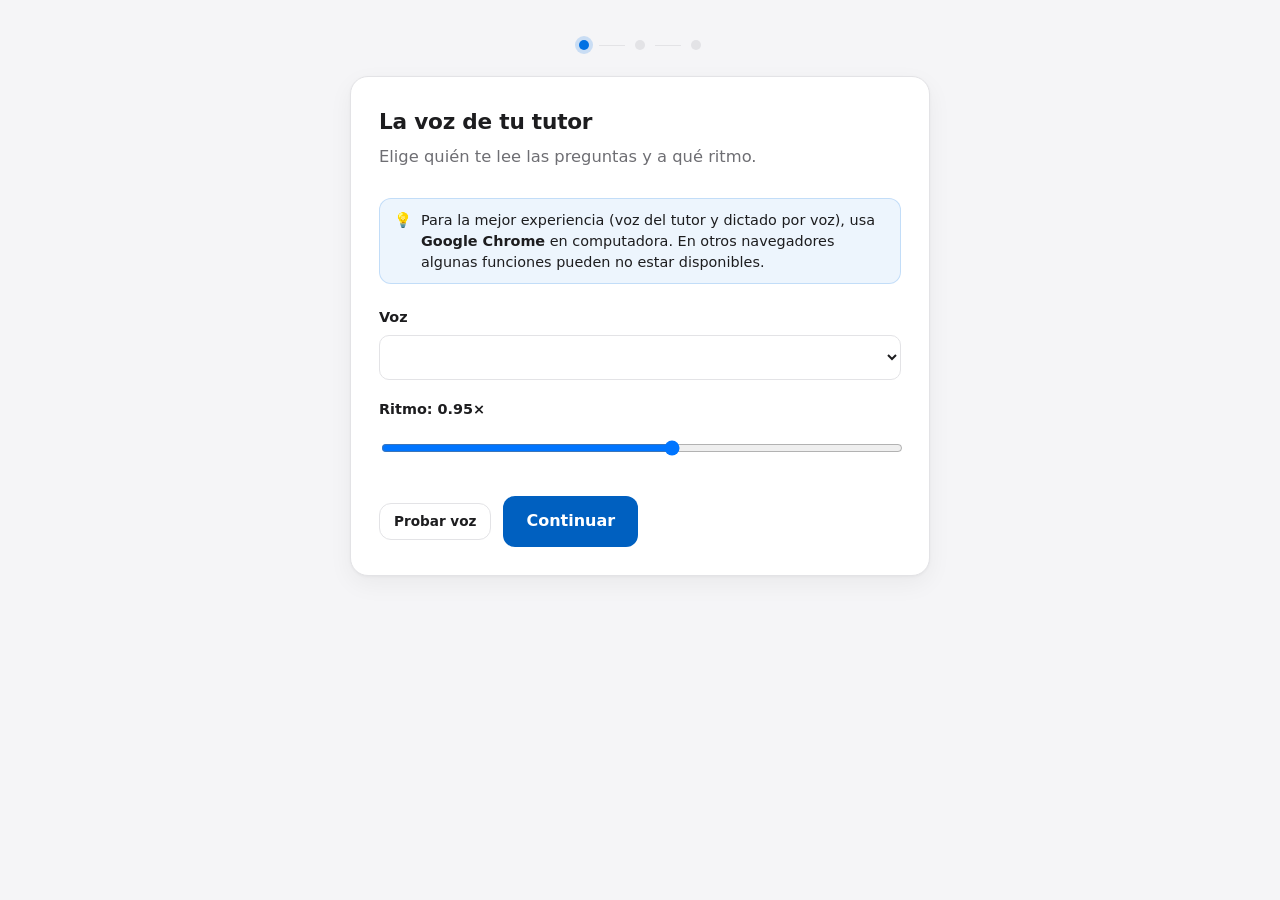
==== commit 5dbfa360: "feat(web): voz por defecto (Google US English) y aviso de navegador recomendado - Tts.load seleccion" ====
--- a/app/web/index.html
+++ b/app/web/index.html
@@ -139,6 +139,9 @@
       .phrase { margin: 10px 0; padding-left: 14px; border-left: 3px solid var(--gold); }
       .phrase del { color: #b4402f; text-decoration: line-through; } .phrase ins { color: var(--sage); text-decoration: none; }
       button.on { background: var(--gold-deep); color: #fff; border-color: var(--gold-deep); }
+      /* Aviso informativo (recomendación de navegador). */
+      .notice { display: flex; gap: 9px; align-items: flex-start; background: rgba(0,113,227,.07); border: 1px solid rgba(0,113,227,.18); color: var(--ink); border-radius: 12px; padding: 11px 14px; font-size: .9rem; line-height: 1.45; margin: 0 0 22px; }
+      .notice .ico { flex-shrink: 0; }
     </style>
   </head>
   <body>
@@ -161,6 +164,7 @@
         <section id="step-voice" class="card step">
           <h2>La voz de tu tutor</h2>
           <p class="lead">Elige quién te lee las preguntas y a qué ritmo.</p>
+          <p class="notice"><span class="ico">💡</span><span>Para la mejor experiencia (voz del tutor y dictado por voz), usa <strong>Google Chrome</strong> en computadora. En otros navegadores algunas funciones pueden no estar disponibles.</span></p>
           <label for="voice">Voz</label>
           <select id="voice"></select>
           <label for="rate">Ritmo: <span id="rate-value">0.95</span>×</label>
@@ -353,7 +357,13 @@
             opt.textContent = `${v.name} (${v.lang})`;
             sel.appendChild(opt);
           });
-          if (saved !== null && this.voices[Number(saved)]) sel.value = saved;
+          if (saved !== null && this.voices[Number(saved)]) {
+            sel.value = saved;
+          } else {
+            // Voz por defecto recomendada (disponible en Chrome). Si no está, queda la primera.
+            const preferred = this.voices.findIndex((v) => v.name === "Google US English");
+            if (preferred >= 0) sel.value = String(preferred);
+          }
           const rate = localStorage.getItem("pilot_rate");
           if (rate) { $("rate").value = rate; $("rate-value").textContent = Number(rate).toFixed(2); }
         },
@@ -429,21 +439,38 @@
 
       // ---- Paso 2: dictado opcional del contexto + navegación ----
       const SR = window.SpeechRecognition || window.webkitSpeechRecognition;
-      $("ctx-back") && $("ctx-back").addEventListener("click", () => Stepper.go("voice"));
+
+      // Dictado por voz del contexto. Es un TOGGLE: el mismo botón empieza y detiene, y nunca
+      // se bloquea, así siempre hay forma de cancelar. Se guarda la referencia al reconocimiento
+      // para poder pararlo (antes se quedaba escuchando sin salida).
+      let dictation = null;
+      function stopDictation() {
+        if (dictation) { try { dictation.stop(); } catch (_) {} }
+      }
+      $("ctx-back") && $("ctx-back").addEventListener("click", () => { stopDictation(); Stepper.go("voice"); });
       $("ctx-dictate") && $("ctx-dictate").addEventListener("click", () => {
+        if (dictation) { stopDictation(); return; }  // ya estaba escuchando -> detener
         if (!SR) { $("ctx-status").textContent = "Tu navegador no permite dictar (usa Chrome)."; return; }
         const rec = new SR();
         rec.lang = "es-ES"; rec.interimResults = false; rec.continuous = true;
-        const box = $("ctx-content");
-        $("ctx-status").textContent = "Escuchando… habla y para cuando termines.";
+        const box = $("ctx-content"), btn = $("ctx-dictate");
         rec.onresult = (e) => {
           for (let i = e.resultIndex; i < e.results.length; i++)
             if (e.results[i].isFinal) box.value += (box.value ? " " : "") + e.results[i][0].transcript;
         };
-        rec.onend = () => { $("ctx-status").textContent = ""; $("ctx-dictate").disabled = false; };
-        rec.onerror = () => { $("ctx-status").textContent = ""; $("ctx-dictate").disabled = false; };
+        // Se llama al detener manualmente, al cortar por silencio, o ante un error: la UI vuelve
+        // siempre al estado inicial (botón "Dictar por voz", habilitado).
+        const reset = () => {
+          dictation = null;
+          btn.textContent = "Dictar por voz"; btn.classList.remove("on");
+          $("ctx-status").textContent = "";
+        };
+        rec.onend = reset;
+        rec.onerror = reset;
+        dictation = rec;
         rec.start();
-        $("ctx-dictate").disabled = true;
+        btn.textContent = "Detener dictado"; btn.classList.add("on");
+        $("ctx-status").textContent = "Escuchando… toca «Detener dictado» cuando termines.";
       });
 
       // ---- Grabación: WAV PCM 16-bit mono vía AudioContext, en paralelo al reconocimiento ----
@@ -565,6 +592,7 @@
       let currentQuestion = 0, totalQuestions = 0; // para "Pregunta X de N" y el mensaje de carga
 
       $("ctx-start") && $("ctx-start").addEventListener("click", async () => {
+        stopDictation();  // si estaba dictando, cortar antes de arrancar la práctica
         const err = $("ctx-error");
         err.classList.add("hidden");
         const user_context = $("ctx-content").value.trim();
